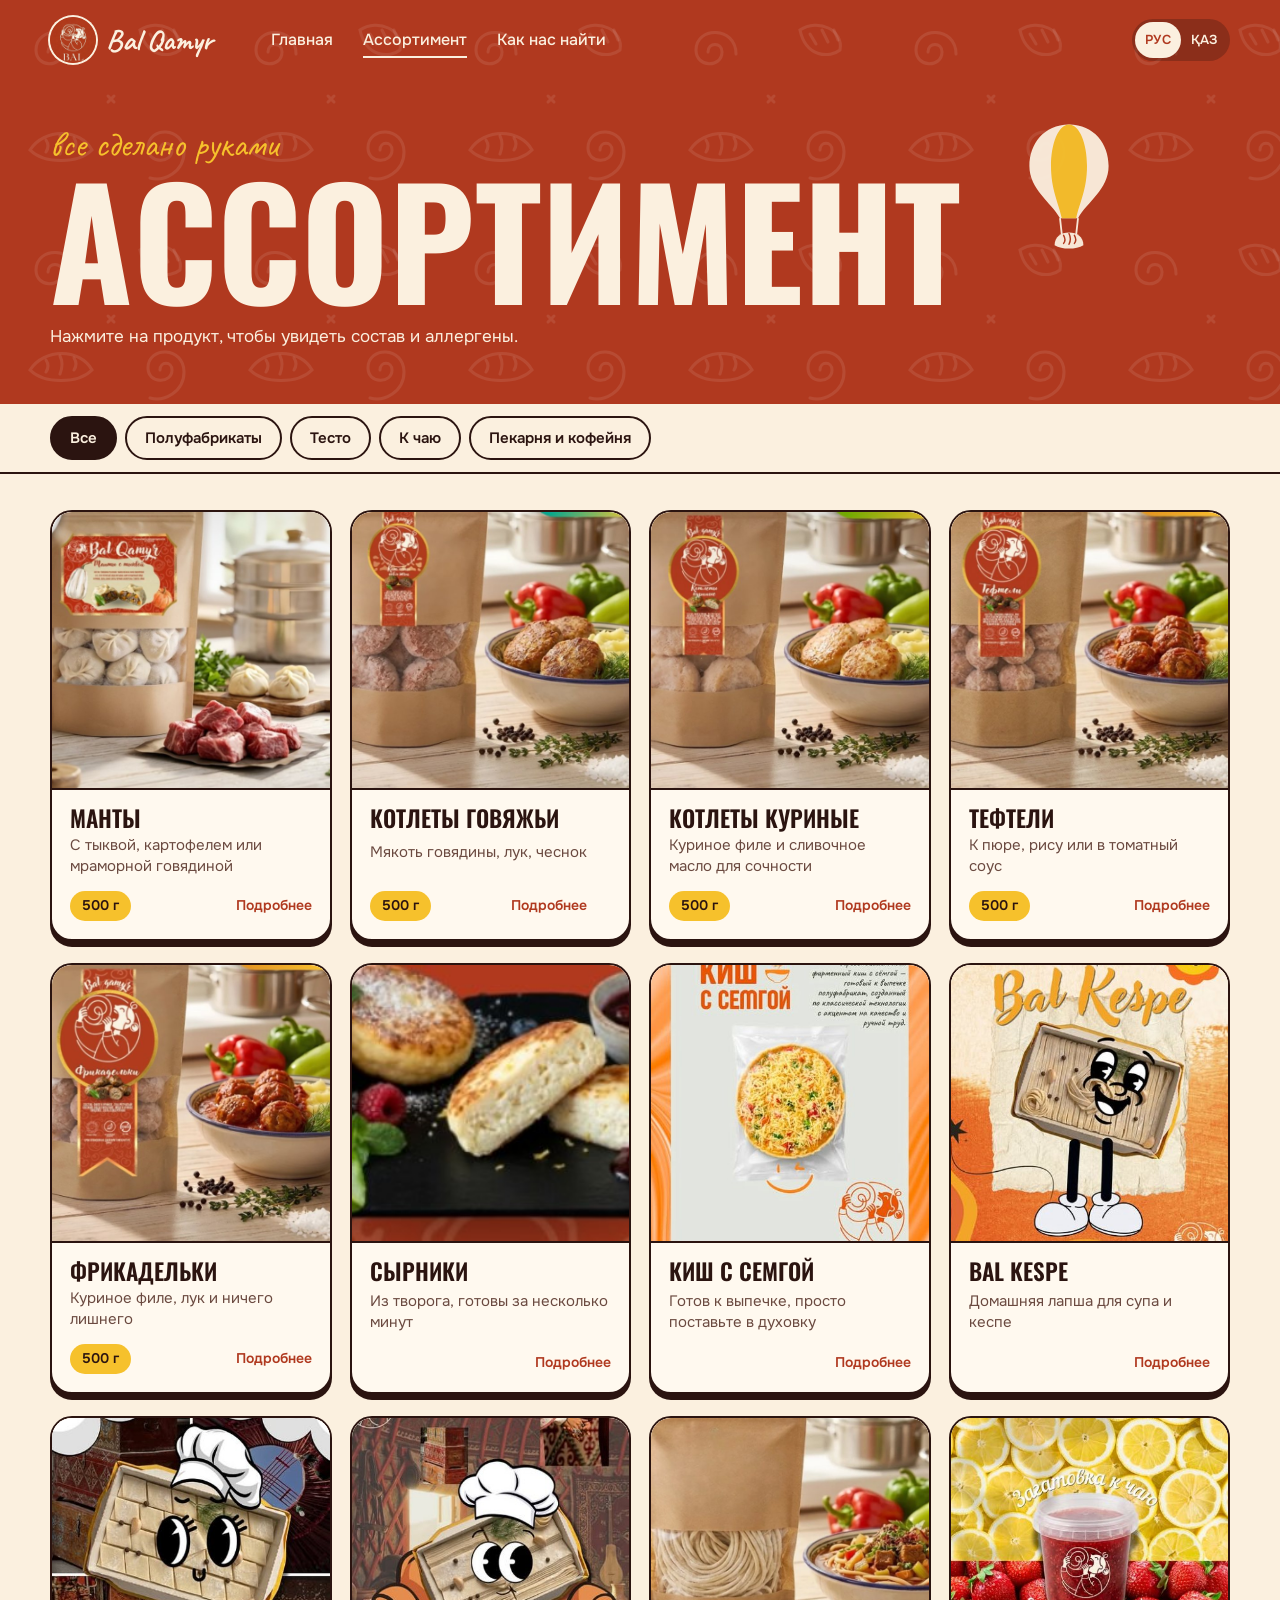
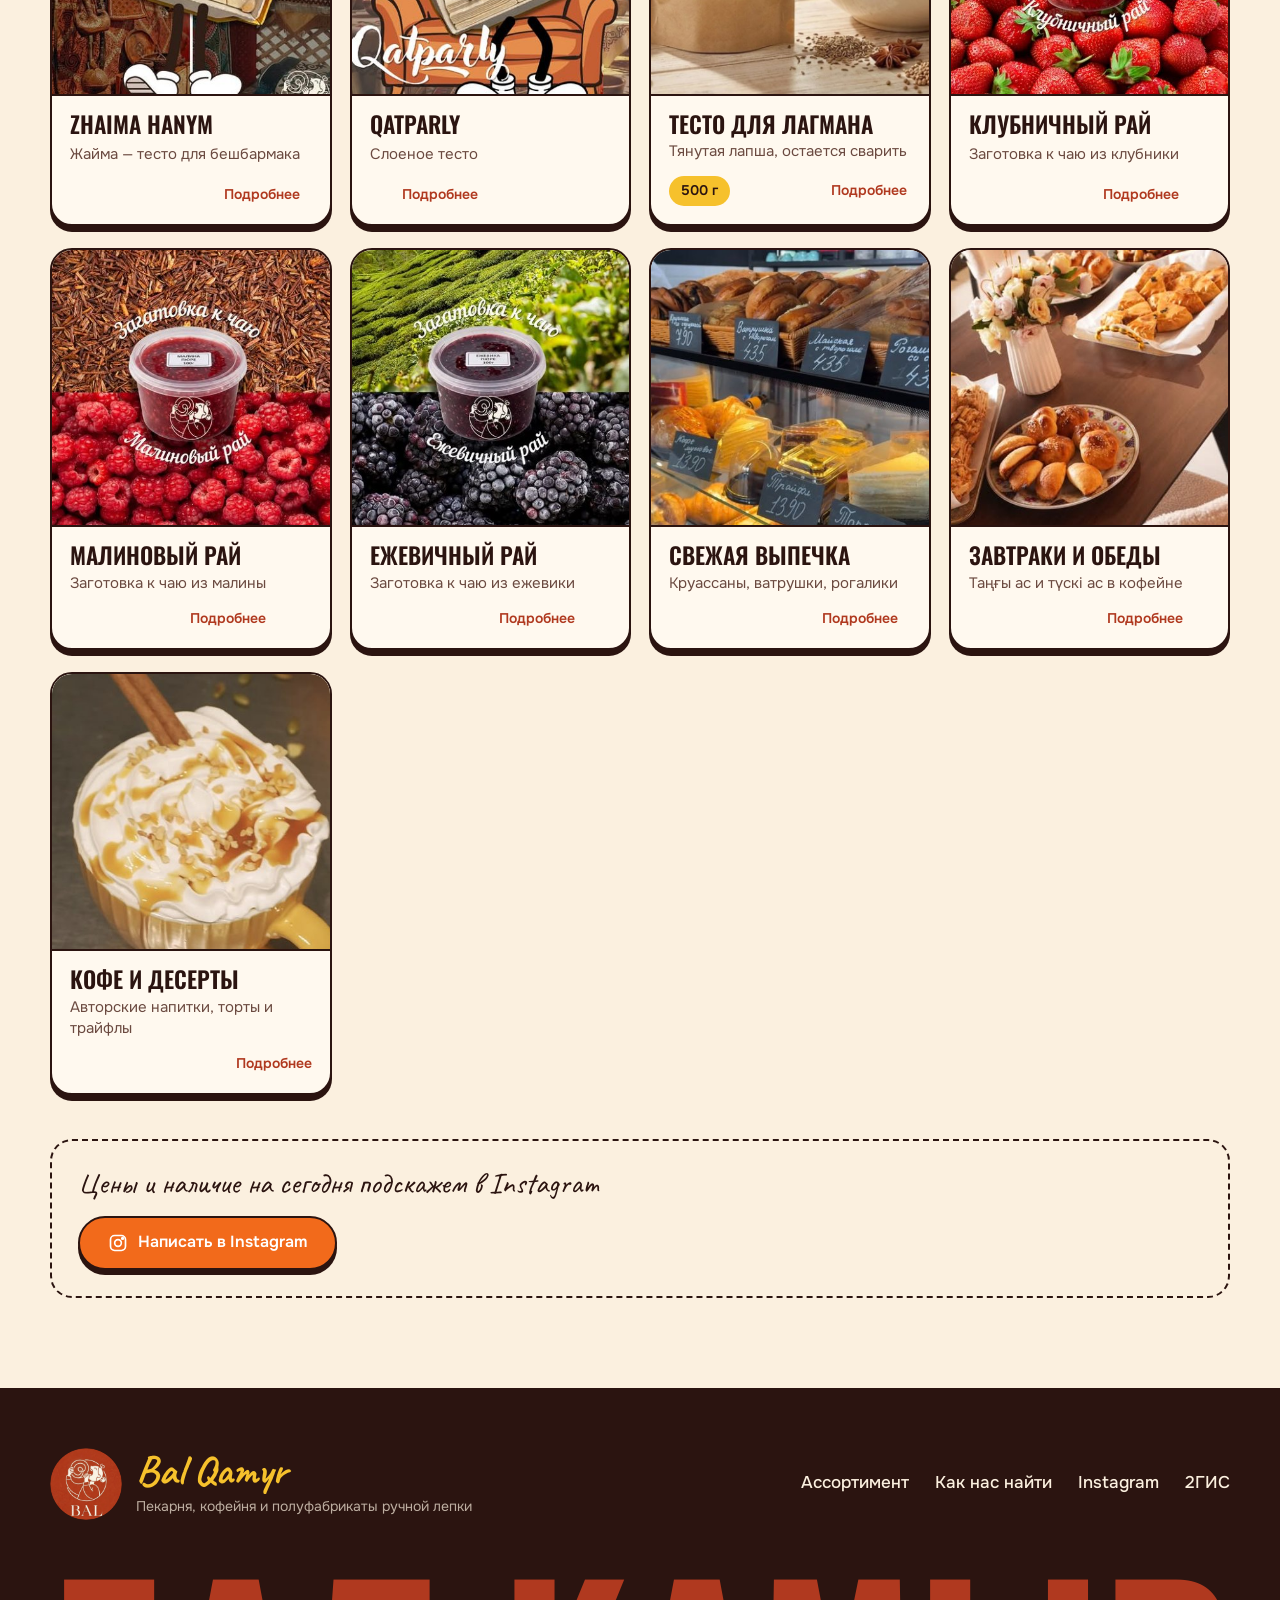
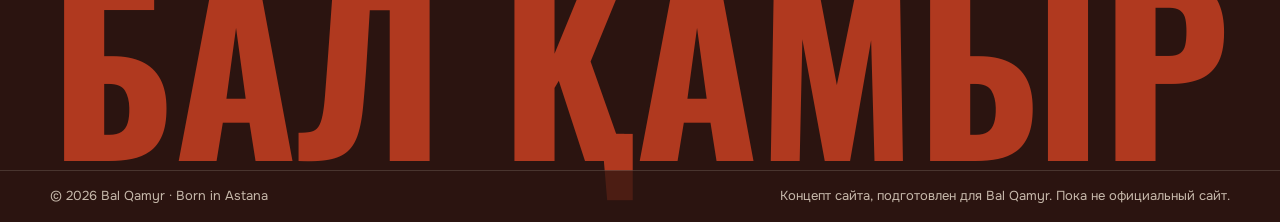
==== catalog.html @ 6c495b42 "Демо-сайт Bal Qamyr Co-Authored-By: Claude Fable 5.2 <noreply@anthropic.com> Claude-Session: https:/" ====
<!DOCTYPE html>
<html lang="ru" data-title-ru="Ассортимент — Bal Qamyr" data-title-kk="Ассортимент — Bal Qamyr">
<head>
<meta charset="utf-8">
<meta name="viewport" content="width=device-width, initial-scale=1">
<title>Ассортимент — Bal Qamyr</title>
<meta name="description" content="Bal Qamyr — пекарня, кофейня и полуфабрикаты ручной лепки в Астане. Манты, котлеты, тесто, выпечка. ул. Сарайшык, 9.">
<!-- ДЕМО: уберите строку ниже, когда сайт станет официальным, чтобы его находили поисковики -->
<meta name="robots" content="noindex">
<meta name="theme-color" content="#b0391f">
<meta property="og:title" content="Ассортимент — Bal Qamyr">
<meta property="og:description" content="Bal Qamyr — пекарня, кофейня и полуфабрикаты ручной лепки в Астане. Манты, котлеты, тесто, выпечка. ул. Сарайшык, 9.">
<meta property="og:image" content="assets/img/manty-box.jpg">
<link rel="icon" type="image/png" href="assets/img/favicon.png">
<link rel="stylesheet" href="css/style.css">
</head>
<body>
<div class="loader" aria-hidden="true"><svg viewBox="0 0 120 120"><path d="M60 60c0-9 13-9 13 1 0 16-27 16-27-2 0-24 41-24 41 3 0 31-55 31-55-4 0-39 69-39 69 5 0 20-12 36-34 42"/></svg></div>

<header class="header">
  <div class="wrap header__in">
    <a class="brand" href="index.html" aria-label="Bal Qamyr"><img src="assets/img/logo.png" alt="" width="46" height="46"><span>Bal Qamyr</span></a>
    <nav class="nav" aria-label="Основное меню">
      <a href="index.html" data-kk="Басты бет">Главная</a>
      <a href="catalog.html" aria-current="page" data-kk="Ассортимент">Ассортимент</a>
      <a href="contacts.html" data-kk="Бізді табыңыз">Как нас найти</a>
    </nav>
    <div class="lang" role="group" aria-label="Язык / Тіл">
      <button type="button" data-lang="ru" aria-pressed="true">РУС</button>
      <button type="button" data-lang="kk" aria-pressed="false">ҚАЗ</button>
    </div>
    <button class="burger" type="button" aria-expanded="false" aria-controls="menu" aria-label="Меню"><i></i><i></i></button>
  </div>
</header>
<div class="menu" id="menu">
  <a href="index.html" data-kk="Басты бет">Главная</a>
  <a href="catalog.html" data-kk="Ассортимент">Ассортимент</a>
  <a href="contacts.html" data-kk="Бізді табыңыз">Как нас найти</a>
  <p data-kk="Сарайшық көшесі, 9 — 22:00-ге дейін ашық">ул. Сарайшык, 9 — открыто до 22:00</p>
</div>

<main>

<section class="page-head doodles">
  <div class="balloon b4" style="--t:11s;--k:-0.3" aria-hidden="true"><svg viewBox="0 0 100 150"><path d="M50 4C22 4 6 26 6 50c0 26 24 40 34 58h20c10-18 34-32 34-58C94 26 78 4 50 4z" fill="#fbf0df"/><path d="M50 4c-12 0-20 22-20 46 0 26 8 40 12 58h16c4-18 12-32 12-58C70 26 62 4 50 4z" fill="#f6c12c"/><path d="M40 108l2 18M60 108l-2 18" stroke="#fbf0df" stroke-width="2"/><path d="M34 138c0-9 7-14 16-14s16 5 16 14c-8 5-24 5-32 0z" fill="#fbf0df"/><path d="M44 127q3 5 0 9m6-11q3 6 0 12m6-10q3 5 0 9" stroke="#b0391f" stroke-width="1.600" fill="none" stroke-linecap="round"/></svg></div>
  <div class="wrap">
    <p class="section-note" data-kk="бәрі қолдан жасалған">все сделано руками</p>
    <h1 data-kk="Ассорти&shy;мент">Ассорти&shy;мент</h1>
    <p class="lead" data-kk="Өнімді басыңыз — құрамы мен аллергендерін көресіз.">Нажмите на продукт, чтобы увидеть состав и аллергены.</p>
  </div>
</section>
<div class="filters"><div class="filters__rail" id="filters" role="group" aria-label="Категории"></div></div>
<section class="catalog">
  <div class="wrap">
    <div class="catalog__grid" id="catalog"></div>
    <div class="catalog__hint">
      <p data-kk="Бағасы мен бүгінгі барын Instagram-да сұраңыз">Цены и наличие на сегодня подскажем в Instagram</p>
      <a class="btn btn--orange" href="https://www.instagram.com/_bal_coffee/" target="_blank" rel="noopener"><svg viewBox="0 0 24 24" fill="none" stroke="currentColor" stroke-width="2" aria-hidden="true"><rect x="3" y="3" width="18" height="18" rx="5"/><circle cx="12" cy="12" r="4"/><circle cx="17.5" cy="6.5" r="1" fill="currentColor"/></svg><span data-kk="Instagram-ға жазу">Написать в Instagram</span></a>
    </div>
  </div>
</section>

</main>

<footer class="footer">
  <div class="wrap footer__top">
    <div class="footer__brand"><img src="assets/img/logo.png" alt="" width="72" height="72" loading="lazy"><div><b>Bal Qamyr</b><span data-kk="Наубайхана, кофехана және қолдан жасалған жартылай фабрикаттар">Пекарня, кофейня и полуфабрикаты ручной лепки</span></div></div>
    <nav aria-label="Ссылки">
      <a href="catalog.html" data-kk="Ассортимент">Ассортимент</a>
      <a href="contacts.html" data-kk="Бізді табыңыз">Как нас найти</a>
      <a href="https://www.instagram.com/_bal_coffee/" target="_blank" rel="noopener">Instagram</a>
      <a href="https://2gis.kz/astana/search/Bal%20Qamyr%20%D0%A1%D0%B0%D1%80%D0%B0%D0%B9%D1%88%D1%8B%D0%BA%209" target="_blank" rel="noopener">2ГИС</a>
    </nav>
  </div>
  <div class="footer__big" aria-hidden="true">Бал Қамыр</div>
  <div class="footer__note"><div class="wrap" style="display:flex;flex-wrap:wrap;gap:6px 20px;justify-content:space-between">
    <span>© <span id="year">2026</span> Bal Qamyr · Born in Astana</span>
    <!-- ДЕМО: удалите эту строку после передачи сайта владельцу -->
    <span data-kk="Сайт концепті Bal Qamyr үшін дайындалған. Әзірге ресми сайт емес.">Концепт сайта, подготовлен для Bal Qamyr. Пока не официальный сайт.</span>
  </div></div>
</footer>

<div class="sheet" id="sheet" role="dialog" aria-modal="true" aria-labelledby="sheet-title">
  <button class="sheet__bg" type="button" data-close tabindex="-1" aria-label="Закрыть"></button>
  <div class="sheet__box">
    <button class="sheet__close" type="button" data-close aria-label="Закрыть">×</button>
    <div class="sheet__img"></div>
    <div class="sheet__body"></div>
  </div>
</div>
<script src="js/main.js"></script>
</body>
</html>
---- css/style.css ----
/* шрифты лежат в assets/fonts — сайт не зависит от внешних сервисов */
@font-face{font-family:"Caveat";font-style:normal;font-weight:400 700;font-display:swap;src:url("../assets/fonts/caveat-cyrillic-ext-wght-normal.woff2") format("woff2");unicode-range:U+0460-052F,U+1C80-1C8A,U+20B4,U+2DE0-2DFF,U+A640-A69F,U+FE2E-FE2F}
@font-face{font-family:"Caveat";font-style:normal;font-weight:400 700;font-display:swap;src:url("../assets/fonts/caveat-cyrillic-wght-normal.woff2") format("woff2");unicode-range:U+0301,U+0400-045F,U+0490-0491,U+04B0-04B1,U+2116}
@font-face{font-family:"Caveat";font-style:normal;font-weight:400 700;font-display:swap;src:url("../assets/fonts/caveat-latin-wght-normal.woff2") format("woff2");unicode-range:U+0000-00FF,U+0131,U+0152-0153,U+02BB-02BC,U+02C6,U+02DA,U+02DC,U+0304,U+0308,U+0329,U+2000-206F,U+20AC,U+2122,U+2191,U+2193,U+2212,U+2215,U+FEFF,U+FFFD}
@font-face{font-family:"Onest";font-style:normal;font-weight:100 900;font-display:swap;src:url("../assets/fonts/onest-cyrillic-ext-wght-normal.woff2") format("woff2");unicode-range:U+0460-052F,U+1C80-1C8A,U+20B4,U+2DE0-2DFF,U+A640-A69F,U+FE2E-FE2F}
@font-face{font-family:"Onest";font-style:normal;font-weight:100 900;font-display:swap;src:url("../assets/fonts/onest-cyrillic-wght-normal.woff2") format("woff2");unicode-range:U+0301,U+0400-045F,U+0490-0491,U+04B0-04B1,U+2116}
@font-face{font-family:"Onest";font-style:normal;font-weight:100 900;font-display:swap;src:url("../assets/fonts/onest-latin-wght-normal.woff2") format("woff2");unicode-range:U+0000-00FF,U+0131,U+0152-0153,U+02BB-02BC,U+02C6,U+02DA,U+02DC,U+0304,U+0308,U+0329,U+2000-206F,U+20AC,U+2122,U+2191,U+2193,U+2212,U+2215,U+FEFF,U+FFFD}
@font-face{font-family:"Oswald";font-style:normal;font-weight:200 700;font-display:swap;src:url("../assets/fonts/oswald-cyrillic-ext-wght-normal.woff2") format("woff2");unicode-range:U+0460-052F,U+1C80-1C8A,U+20B4,U+2DE0-2DFF,U+A640-A69F,U+FE2E-FE2F}
@font-face{font-family:"Oswald";font-style:normal;font-weight:200 700;font-display:swap;src:url("../assets/fonts/oswald-cyrillic-wght-normal.woff2") format("woff2");unicode-range:U+0301,U+0400-045F,U+0490-0491,U+04B0-04B1,U+2116}
@font-face{font-family:"Oswald";font-style:normal;font-weight:200 700;font-display:swap;src:url("../assets/fonts/oswald-latin-wght-normal.woff2") format("woff2");unicode-range:U+0000-00FF,U+0131,U+0152-0153,U+02BB-02BC,U+02C6,U+02DA,U+02DC,U+0304,U+0308,U+0329,U+2000-206F,U+20AC,U+2122,U+2191,U+2193,U+2212,U+2215,U+FEFF,U+FFFD}

/* Bal Qamyr — кофейня, пекарня, полуфабрикаты ручной лепки (Астана) */
:root {
  --terracotta: #b0391f;
  --terracotta-deep: #8f2a14;
  --orange: #f26a1b;
  --yolk: #f6c12c;
  --cream: #fbf0df;
  --paper: #fff9ef;
  --ink: #2b1410;
  --ink-soft: #6b4a40;
  --line: rgba(43, 20, 16, .14);
  --poster: "Oswald", "Arial Narrow", sans-serif;
  --script: "Caveat", cursive;
  --body: "Onest", system-ui, -apple-system, "Segoe UI", sans-serif;
  --wrap: min(1180px, 100% - 40px);
  --ease: cubic-bezier(.2, .8, .2, 1);
  --header-h: 68px;
}

*, *::before, *::after { box-sizing: border-box; }
html { scroll-behavior: smooth; -webkit-text-size-adjust: 100%; }
body {
  margin: 0;
  font-family: var(--body);
  font-size: 17px;
  line-height: 1.55;
  color: var(--ink);
  background: var(--cream);
  overflow-x: hidden;
  -webkit-font-smoothing: antialiased;
}
body.is-locked { overflow: hidden; }
img { display: block; max-width: 100%; }
a { color: inherit; }
button { font: inherit; color: inherit; cursor: pointer; }
h1, h2, h3, p { margin: 0; }
:focus-visible { outline: 3px solid var(--yolk); outline-offset: 3px; border-radius: 4px; }
.wrap { width: var(--wrap); margin-inline: auto; }
.sr-only { position: absolute; width: 1px; height: 1px; overflow: hidden; clip: rect(0 0 0 0); white-space: nowrap; }

/* doodle pattern taken from the brand labels: spirals of dough */
.doodles {
  background-image: url("data:image/svg+xml,%3Csvg xmlns='http://www.w3.org/2000/svg' width='220' height='220' fill='none' stroke='%23fff' stroke-opacity='.09' stroke-width='3' stroke-linecap='round'%3E%3Cpath d='M48 52c0-10 14-10 14 0 0 16-26 16-26-2 0-24 40-24 40 4'/%3E%3Cpath d='M140 30c18-12 44 0 40 20-10 8-34 8-40-20z'/%3E%3Cpath d='M150 34l6 10m6-14l6 12m6-12l4 10'/%3E%3Cpath d='M30 150c14-22 50-22 62 0-14 14-48 14-62 0z'/%3E%3Cpath d='M46 140q4 6 0 12m14-16q4 8 0 18m14-16q4 6 0 12'/%3E%3Cpath d='M160 150c0-9 12-9 12 0 0 14-24 14-24-2 0-22 36-22 36 4 0 20-20 30-34 26'/%3E%3Cpath d='M108 96l6 6m0-6l-6 6'/%3E%3C/svg%3E");
  background-size: 220px 220px;
}

/* ---------- buttons ---------- */
.btn {
  display: inline-flex; align-items: center; justify-content: center; gap: 10px;
  min-height: 54px; padding: 0 28px;
  border: 2px solid var(--ink); border-radius: 999px;
  background: var(--yolk); color: var(--ink);
  font-weight: 600; font-size: 16px; text-decoration: none;
  box-shadow: 0 5px 0 var(--ink);
  transition: transform .18s var(--ease), box-shadow .18s var(--ease), background .2s;
}
.btn:hover { transform: translateY(-2px); box-shadow: 0 7px 0 var(--ink); }
.btn:active { transform: translateY(4px); box-shadow: 0 1px 0 var(--ink); }
.btn--cream { background: var(--paper); }
.btn--orange { background: var(--orange); color: #fff; }
.btn svg { width: 20px; height: 20px; flex: none; }

/* ---------- preloader ---------- */
.loader {
  position: fixed; inset: 0; z-index: 100;
  display: grid; place-items: center;
  background: var(--terracotta);
  transition: clip-path .9s var(--ease), visibility 0s .9s;
  clip-path: circle(150% at 50% 50%);
}
.loader.is-done { clip-path: circle(0% at 50% 50%); visibility: hidden; }
.loader svg { width: 120px; height: 120px; }
.loader path { stroke: var(--cream); stroke-width: 5; fill: none; stroke-linecap: round; stroke-dasharray: 520; stroke-dashoffset: 520; animation: draw 1.1s var(--ease) forwards; }
@keyframes draw { to { stroke-dashoffset: 0; } }

/* ---------- header ---------- */
.header {
  position: fixed; inset: 0 0 auto 0; z-index: 50; height: var(--header-h);
  transition: transform .4s var(--ease), background .3s, box-shadow .3s;
}
.header.is-solid { background: rgba(251, 240, 223, .94); backdrop-filter: blur(10px); box-shadow: 0 1px 0 var(--line); }
.header.is-hidden { transform: translateY(-100%); }
.header__in { height: 100%; display: flex; align-items: center; gap: 18px; }
.brand { display: flex; align-items: center; gap: 10px; text-decoration: none; margin-right: auto; }
.brand img { width: 46px; height: 46px; border-radius: 50%; box-shadow: 0 0 0 2px var(--cream); }
.brand span { font-family: var(--script); font-size: 30px; font-weight: 700; line-height: 1; color: var(--cream); transition: color .3s; }
.header.is-solid .brand span, .header--light .brand span { color: var(--terracotta); }
.nav { display: none; gap: 30px; }
.nav a { position: relative; text-decoration: none; font-weight: 500; font-size: 16px; color: var(--cream); padding: 6px 0; }
.header.is-solid .nav a, .header--light .nav a { color: var(--ink); }
.nav a::after { content: ""; position: absolute; left: 0; right: 0; bottom: 0; height: 2px; background: currentColor; transform: scaleX(0); transform-origin: left; transition: transform .3s var(--ease); }
.nav a:hover::after, .nav a[aria-current="page"]::after { transform: scaleX(1); }

.lang { display: flex; padding: 3px; border-radius: 999px; background: rgba(43, 20, 16, .28); }
.header.is-solid .lang, .header--light .lang { background: rgba(43, 20, 16, .1); }
.lang button { min-width: 46px; height: 36px; border: 0; border-radius: 999px; background: transparent; color: var(--cream); font-size: 13px; font-weight: 600; letter-spacing: .02em; transition: background .25s, color .25s; }
.header.is-solid .lang button, .header--light .lang button { color: var(--ink); }
.lang button[aria-pressed="true"] { background: var(--cream); color: var(--terracotta); }
.header.is-solid .lang button[aria-pressed="true"], .header--light .lang button[aria-pressed="true"] { background: var(--terracotta); color: var(--cream); }

.burger { width: 46px; height: 46px; border: 0; border-radius: 50%; background: var(--yolk); display: grid; place-items: center; position: relative; z-index: 60; }
.burger i { position: absolute; width: 20px; height: 2px; background: var(--ink); border-radius: 2px; transition: transform .35s var(--ease); }
.burger i:first-child { transform: translateY(-4px); }
.burger i:last-child { transform: translateY(4px); }
.burger[aria-expanded="true"] i:first-child { transform: rotate(45deg); }
.burger[aria-expanded="true"] i:last-child { transform: rotate(-45deg); }

.menu {
  position: fixed; inset: 0; z-index: 45;
  background: var(--orange); color: var(--ink);
  display: flex; flex-direction: column; justify-content: center; padding: 90px 28px 40px;
  clip-path: circle(0 at calc(100% - 43px) 34px);
  visibility: hidden;
  transition: clip-path .6s var(--ease), visibility 0s .6s;
}
.menu.is-open { clip-path: circle(150% at calc(100% - 43px) 34px); visibility: visible; transition: clip-path .6s var(--ease); }
.menu a { display: block; font-family: var(--poster); font-weight: 600; font-size: clamp(40px, 13vw, 64px); line-height: 1.15; text-transform: uppercase; text-decoration: none; color: var(--cream); transform: translateY(24px); opacity: 0; transition: transform .5s var(--ease), opacity .5s; }
.menu.is-open a { transform: none; opacity: 1; }
.menu.is-open a:nth-child(2) { transition-delay: .07s; }
.menu.is-open a:nth-child(3) { transition-delay: .14s; }
.menu p { margin-top: 36px; font-family: var(--script); font-size: 28px; color: var(--ink); }

@media (min-width: 900px) {
  :root { --header-h: 80px; }
  .nav { display: flex; }
  .burger, .menu { display: none; }
  .brand { margin-right: 40px; }
  .nav { margin-right: auto; }
}

/* ---------- hero ---------- */
.hero {
  position: relative; min-height: 100svh; overflow: hidden;
  background-color: var(--terracotta); color: var(--cream);
  display: flex; flex-direction: column; justify-content: flex-end;
  padding: calc(var(--header-h) + 24px) 0 0;
}
.hero__in { position: relative; z-index: 2; display: grid; gap: 28px; padding-bottom: 36px; }
.hero__script { font-family: var(--script); font-size: clamp(30px, 8vw, 46px); line-height: 1; color: var(--yolk); transform: rotate(-4deg); transform-origin: left; display: inline-block; }
.hero h1 { font-family: var(--poster); font-weight: 700; text-transform: uppercase; font-size: clamp(76px, 23vw, 250px); line-height: .88; letter-spacing: -.01em; margin-top: 6px; }
.hero h1 .row { display: block; overflow: hidden; padding-top: .14em; margin-top: -.14em; }
.hero h1 .row > span { display: block; transform: translateY(110%); }
.is-ready .hero h1 .row > span { transform: none; transition: transform 1s var(--ease) .15s; }
.is-ready .hero h1 .row:nth-child(2) > span { transition-delay: .28s; }
.hero h1 .row:nth-child(2) { color: var(--yolk); }
.hero__lead { max-width: 30em; font-size: 18px; line-height: 1.5; }
.hero__cta { display: flex; flex-wrap: wrap; gap: 14px; }
.hero__fade { opacity: 0; transform: translateY(18px); }
.is-ready .hero__fade { opacity: 1; transform: none; transition: opacity .8s .7s, transform .8s var(--ease) .7s; }

.hero__photo {
  position: relative; z-index: 2; justify-self: end; width: min(62vw, 300px); margin: 0 4px -8px auto;
  border: 6px solid var(--cream); border-radius: 22px; overflow: hidden;
  transform: rotate(5deg) translateY(40px); opacity: 0;
  box-shadow: 0 30px 50px -20px rgba(0, 0, 0, .5);
}
.is-ready .hero__photo { transform: rotate(5deg); opacity: 1; transition: transform 1.1s var(--ease) .5s, opacity .6s .5s; }
.hero__photo img { width: 100%; aspect-ratio: 3 / 4; object-fit: cover; }

.balloon { position: absolute; z-index: 1; width: var(--w, 90px); left: var(--x); top: var(--y); animation: float var(--t, 9s) ease-in-out infinite alternate; will-change: transform; }
.balloon svg { width: 100%; height: auto; display: block; }
@keyframes float { from { transform: translate3d(0, 14px, 0) rotate(-3deg); } to { transform: translate3d(8px, -22px, 0) rotate(4deg); } }

.stamp { position: absolute; z-index: 3; right: 14px; top: calc(var(--header-h) + 14px); width: 104px; height: 104px; }
.stamp svg { width: 100%; height: 100%; animation: spin 22s linear infinite; }
.stamp text { font-family: var(--poster); font-size: 11.5px; letter-spacing: .16em; text-transform: uppercase; fill: var(--cream); }
.stamp img { position: absolute; inset: 22px; width: 60px; height: 60px; border-radius: 50%; }
@keyframes spin { to { transform: rotate(360deg); } }

@media (min-width: 900px) {
  .hero__in { grid-template-columns: 1.5fr 1fr; align-items: end; padding-bottom: 64px; }
  .hero__photo { width: min(26vw, 360px); margin: 0 30px 0 auto; grid-row: 1 / span 2; grid-column: 2; }
  .hero__text { grid-column: 1; }
  .stamp { width: 150px; height: 150px; right: 5vw; top: calc(var(--header-h) + 30px); }
  .stamp img { inset: 32px; width: 86px; height: 86px; }
}

/* ---------- marquee ---------- */
.marquee { background: var(--yolk); color: var(--ink); border-block: 2px solid var(--ink); overflow: hidden; }
.marquee__track { display: flex; width: max-content; animation: slide 28s linear infinite; }
.marquee__track span { display: flex; align-items: center; gap: 22px; padding: 13px 11px; font-family: var(--poster); font-weight: 500; font-size: 19px; text-transform: uppercase; letter-spacing: .04em; white-space: nowrap; }
.marquee__track span::after { content: "✦"; color: var(--terracotta); }
@keyframes slide { to { transform: translateX(-50%); } }

/* ---------- sections ---------- */
.section { padding: 76px 0; position: relative; }
.section-title { font-family: var(--poster); font-weight: 700; text-transform: uppercase; font-size: clamp(42px, 11vw, 92px); line-height: .98; letter-spacing: -.005em; }
.section-note { font-family: var(--script); font-size: clamp(26px, 6vw, 36px); line-height: 1.05; color: var(--terracotta); }
.section-lead { max-width: 34em; margin-top: 18px; color: var(--ink-soft); }
@media (min-width: 900px) { .section { padding: 120px 0; } }

/* reveal on scroll */
.rv { opacity: 0; transform: translateY(28px); transition: opacity .8s, transform .9s var(--ease); transition-delay: var(--d, 0s); }
.rv.is-in { opacity: 1; transform: none; }
.wipe { clip-path: inset(0 0 100% 0 round 22px); transition: clip-path 1.1s var(--ease); transition-delay: var(--d, 0s); }
.wipe.is-in { clip-path: inset(0 0 0 0 round 22px); }
.wipe img { transform: scale(1.18); transition: transform 1.5s var(--ease); transition-delay: var(--d, 0s); }
.wipe.is-in img { transform: none; }

/* promise: three marks from the product label */
.promise { background: var(--paper); }
.promise__grid { display: grid; gap: 18px; margin-top: 40px; }
.mark { display: grid; grid-template-columns: 74px 1fr; gap: 18px; align-items: center; padding: 20px 0; border-top: 2px solid var(--ink); }
.mark svg { width: 74px; height: 74px; color: var(--terracotta); }
.mark h3 { font-family: var(--poster); font-weight: 600; font-size: 26px; text-transform: uppercase; line-height: 1.1; }
.mark p { margin-top: 6px; color: var(--ink-soft); font-size: 16px; }
@media (min-width: 900px) {
  .promise__grid { grid-template-columns: repeat(3, 1fr); gap: 40px; margin-top: 64px; }
  .mark { grid-template-columns: 1fr; align-items: start; padding-top: 28px; }
}

/* shelf: horizontal product scroller */
.shelf { background: var(--orange); color: var(--ink); overflow: hidden; }
.shelf .section-title { color: var(--cream); }
.shelf .section-note { color: var(--ink); }
.shelf__head { display: flex; flex-wrap: wrap; align-items: end; justify-content: space-between; gap: 20px; }
.shelf__rail { display: flex; gap: 16px; margin-top: 36px; padding: 6px 20px 30px; overflow-x: auto; scroll-snap-type: x mandatory; scrollbar-width: none; cursor: grab; }
.shelf__rail::-webkit-scrollbar { display: none; }
.shelf__rail.is-drag { cursor: grabbing; scroll-snap-type: none; }
@media (min-width: 1220px) { .shelf__rail { padding-inline: calc((100vw - 1180px) / 2); } }

.card { flex: none; width: min(74vw, 300px); scroll-snap-align: center; background: var(--paper); border: 2px solid var(--ink); border-radius: 22px; overflow: hidden; text-align: left; padding: 0; box-shadow: 0 6px 0 var(--ink); transition: transform .3s var(--ease), box-shadow .3s var(--ease); display: flex; flex-direction: column; }
.card:hover { transform: translateY(-6px) rotate(-1deg); box-shadow: 0 12px 0 var(--ink); }
.card__img { aspect-ratio: 1; overflow: hidden; background: var(--cream); border-bottom: 2px solid var(--ink); }
.card__img img { width: 100%; height: 100%; object-fit: cover; object-position: var(--pos, center); transition: transform .7s var(--ease); pointer-events: none; }
.card:hover .card__img img { transform: scale(1.07); }
.card__body { padding: 16px 18px 18px; display: grid; gap: 4px; flex: 1; }
.card__name { font-family: var(--poster); font-weight: 600; font-size: 23px; line-height: 1.12; text-transform: uppercase; }
.card__desc { font-size: 15px; line-height: 1.4; color: var(--ink-soft); }
.card__meta { margin-top: 10px; display: flex; align-items: center; justify-content: space-between; font-size: 14px; font-weight: 600; align-self: end; }
.card__meta b { padding: 4px 12px; border-radius: 999px; background: var(--yolk); font-weight: 600; }
.card__meta i { font-style: normal; color: var(--terracotta); }

/* hanym family: dough characters */
.family { background: var(--cream); }
.family__grid { display: grid; gap: 22px; margin-top: 40px; }
.hanym { position: relative; border-radius: 22px; overflow: hidden; border: 2px solid var(--ink); background: var(--paper); transform: rotate(var(--r, 0deg)); transition: transform .5s var(--ease); }
.hanym:hover { transform: rotate(0) scale(1.02); }
.hanym img { width: 100%; aspect-ratio: 4 / 5; object-fit: cover; }
.hanym figcaption { padding: 16px 18px 20px; border-top: 2px solid var(--ink); }
.hanym b { display: block; font-family: var(--script); font-size: 34px; line-height: 1; color: var(--terracotta); }
.hanym span { display: block; margin-top: 6px; font-size: 15px; color: var(--ink-soft); }
.family figure { margin: 0; }
@media (min-width: 760px) { .family__grid { grid-template-columns: repeat(3, 1fr); gap: 28px; margin-top: 64px; } .hanym:nth-child(2) { margin-top: 46px; } }

/* cafe */
.cafe { background: var(--terracotta); color: var(--cream); overflow: hidden; }
.cafe .section-note { color: var(--yolk); }
.cafe .section-lead { color: rgba(251, 240, 223, .85); }
.cafe__grid { display: grid; gap: 40px; }
.cafe__pics { position: relative; display: grid; grid-template-columns: 1.15fr 1fr; gap: 12px; align-items: end; }
.cafe__pics > div { border-radius: 22px; overflow: hidden; }
.cafe__pics img { width: 100%; height: 100%; object-fit: cover; }
.cafe__pics > div:nth-child(1) { aspect-ratio: 4 / 5; }
.cafe__pics > div:nth-child(2) { aspect-ratio: 3 / 4; margin-bottom: 40px; }
.cafe__pics > div:nth-child(3) { grid-column: 1 / -1; aspect-ratio: 16 / 10; }
.menu-list { list-style: none; margin: 30px 0 0; padding: 0; }
.menu-list li { display: flex; align-items: baseline; gap: 14px; padding: 15px 0; border-top: 1px solid rgba(251, 240, 223, .3); font-family: var(--poster); font-weight: 500; font-size: 25px; text-transform: uppercase; line-height: 1.1; }
.menu-list li:last-child { border-bottom: 1px solid rgba(251, 240, 223, .3); }
.menu-list small { margin-left: auto; font-family: var(--script); text-transform: none; font-size: 24px; color: var(--yolk); white-space: nowrap; }
.cup { position: absolute; right: -6px; top: -54px; width: 96px; z-index: 2; }
.cup path.steam { stroke: var(--cream); stroke-width: 3; fill: none; stroke-linecap: round; stroke-dasharray: 40; animation: steam 3s ease-in-out infinite; }
.cup path.steam:nth-of-type(2) { animation-delay: .6s; }
.cup path.steam:nth-of-type(3) { animation-delay: 1.2s; }
@keyframes steam { 0% { stroke-dashoffset: 40; opacity: 0; transform: translateY(6px); } 40% { opacity: 1; } 100% { stroke-dashoffset: -40; opacity: 0; transform: translateY(-10px); } }
@media (min-width: 900px) { .cafe__grid { grid-template-columns: 1fr 1fr; gap: 80px; align-items: center; } }

/* tea jams */
.tea { background: var(--paper); }
.tea__grid { display: grid; grid-template-columns: repeat(3, 1fr); gap: 10px; margin-top: 40px; }
.jar { border-radius: 18px; overflow: hidden; position: relative; }
.jar img { width: 100%; aspect-ratio: 3 / 4; object-fit: cover; }
.jar:nth-child(2) { transform: translateY(26px); }
.tea__caption { margin-top: 54px; display: flex; flex-wrap: wrap; gap: 10px; }
.chip-static { padding: 8px 16px; border: 2px solid var(--ink); border-radius: 999px; font-weight: 600; font-size: 15px; }
@media (min-width: 900px) { .tea__grid { gap: 28px; margin-top: 64px; } .jar { border-radius: 22px; } .jar:nth-child(2) { transform: translateY(60px); } .tea__caption { margin-top: 100px; } }

/* find us */
.find { background: var(--cream); }
.find__grid { display: grid; gap: 34px; }
.find__photo { border-radius: 22px; overflow: hidden; border: 2px solid var(--ink); box-shadow: 0 8px 0 var(--ink); }
.find__photo img { width: 100%; aspect-ratio: 4 / 5; object-fit: cover; object-position: 30% 40%; }
.facts { margin: 28px 0 0; display: grid; gap: 0; }
.facts div { display: grid; grid-template-columns: 110px 1fr; gap: 12px; padding: 16px 0; border-top: 2px solid var(--ink); }
.facts div:last-child { border-bottom: 2px solid var(--ink); }
.facts dt { color: var(--ink-soft); font-size: 15px; padding-top: 4px; }
.facts dd { margin: 0; font-family: var(--poster); font-weight: 500; font-size: 24px; line-height: 1.15; text-transform: uppercase; }
.facts dd small { display: block; font-family: var(--body); font-weight: 400; font-size: 15px; text-transform: none; color: var(--ink-soft); margin-top: 4px; }
.find__cta { margin-top: 30px; display: flex; flex-wrap: wrap; gap: 14px; }
@media (min-width: 900px) { .find__grid { grid-template-columns: 1fr 1.1fr; gap: 80px; align-items: center; } }

/* ---------- footer ---------- */
.footer { background: var(--ink); color: var(--cream); padding: 60px 0 0; overflow: hidden; }
.footer__top { display: grid; gap: 30px; }
.footer__brand { display: flex; align-items: center; gap: 14px; }
.footer__brand img { width: 72px; height: 72px; border-radius: 50%; }
.footer__brand b { font-family: var(--script); font-size: 42px; line-height: 1; color: var(--yolk); }
.footer__brand span { display: block; font-size: 14px; opacity: .7; margin-top: 4px; }
.footer nav { display: flex; flex-wrap: wrap; gap: 8px 26px; }
.footer nav a { text-decoration: none; font-weight: 500; padding: 6px 0; border-bottom: 1px solid transparent; }
.footer nav a:hover { border-color: var(--yolk); color: var(--yolk); }
.footer__big { margin-top: 40px; font-family: var(--poster); font-weight: 700; text-transform: uppercase; font-size: 21.5vw; line-height: .8; white-space: nowrap; color: var(--terracotta); text-align: center; transform: translateY(8%); user-select: none; }
.footer__note { border-top: 1px solid rgba(251, 240, 223, .2); padding: 16px 0; font-size: 13px; line-height: 1.45; opacity: .75; display: flex; flex-wrap: wrap; gap: 6px 20px; justify-content: space-between; position: relative; background: var(--ink); }
@media (min-width: 900px) { .footer__top { grid-template-columns: 1fr auto; align-items: center; } }

/* ---------- inner pages ---------- */
.page-head { background-color: var(--terracotta); color: var(--cream); padding: calc(var(--header-h) + 46px) 0 54px; position: relative; overflow: hidden; }
.page-head h1 { font-family: var(--poster); font-weight: 700; text-transform: uppercase; font-size: clamp(54px, 15vw, 150px); line-height: .92; margin-top: 4px; }
.page-head .section-note { color: var(--yolk); }
.page-head p.lead { margin-top: 18px; max-width: 32em; }
.page-head .balloon { opacity: .95; }

.filters { position: sticky; top: 0; z-index: 20; background: var(--cream); border-bottom: 2px solid var(--ink); transition: top .4s var(--ease); }
.filters__rail { display: flex; gap: 8px; padding: 12px 20px; overflow-x: auto; scrollbar-width: none; }
.filters__rail::-webkit-scrollbar { display: none; }
.chip { flex: none; height: 44px; padding: 0 18px; border: 2px solid var(--ink); border-radius: 999px; background: transparent; font-weight: 600; font-size: 15px; white-space: nowrap; transition: background .25s, color .25s, transform .2s; }
.chip:active { transform: scale(.95); }
.chip[aria-pressed="true"] { background: var(--ink); color: var(--cream); }
@media (min-width: 1220px) { .filters__rail { padding-inline: calc((100vw - 1180px) / 2); } }

.catalog { padding: 36px 0 90px; }
.catalog__grid { display: grid; grid-template-columns: repeat(auto-fill, minmax(min(100%, 250px), 1fr)); gap: 22px 18px; }
.catalog__grid .card { width: auto; }
.catalog__grid .card.is-off { display: none; }
.catalog__grid .card.pop { animation: pop .5s var(--ease) both; animation-delay: var(--d, 0s); }
@keyframes pop { from { opacity: 0; transform: translateY(24px) scale(.96); } }
.catalog__hint { margin-top: 44px; padding: 26px; border: 2px dashed var(--ink); border-radius: 22px; display: grid; gap: 16px; justify-items: start; }
.catalog__hint p { font-family: var(--script); font-size: 30px; line-height: 1.1; }

/* product sheet */
.sheet { position: fixed; inset: 0; z-index: 80; display: grid; align-items: end; visibility: hidden; transition: visibility 0s .45s; }
.sheet.is-open { visibility: visible; transition: none; }
.sheet__bg { position: absolute; inset: 0; background: rgba(43, 20, 16, .6); opacity: 0; transition: opacity .4s; border: 0; width: 100%; }
.sheet.is-open .sheet__bg { opacity: 1; }
.sheet__box { position: relative; max-height: 92svh; overflow-y: auto; background: var(--paper); border-radius: 26px 26px 0 0; border: 2px solid var(--ink); border-bottom: 0; transform: translateY(105%); transition: transform .5s var(--ease); overscroll-behavior: contain; }
.sheet.is-open .sheet__box { transform: none; }
.sheet__img { background: var(--cream); border-bottom: 2px solid var(--ink); }
.sheet__img img { width: 100%; max-height: 46svh; object-fit: contain; }
.sheet__body { padding: 22px 22px 34px; }
.sheet__body h2 { font-family: var(--poster); font-weight: 700; font-size: 38px; line-height: 1; text-transform: uppercase; }
.sheet__tags { display: flex; flex-wrap: wrap; gap: 8px; margin-top: 14px; }
.sheet__tags span { padding: 5px 13px; border-radius: 999px; background: var(--yolk); font-size: 14px; font-weight: 600; }
.sheet__body p { margin-top: 16px; }
.sheet__body dl { margin: 18px 0 0; }
.sheet__body dt { font-weight: 600; margin-top: 14px; }
.sheet__body dd { margin: 4px 0 0; color: var(--ink-soft); font-size: 16px; }
.sheet__body .btn { margin-top: 26px; width: 100%; }
.sheet__close { position: absolute; top: 14px; right: 14px; z-index: 2; width: 46px; height: 46px; border-radius: 50%; border: 2px solid var(--ink); background: var(--paper); font-size: 24px; line-height: 1; display: grid; place-items: center; }
@media (min-width: 900px) {
  .sheet { align-items: center; justify-items: center; }
  .sheet__box { width: min(920px, 92vw); border-radius: 26px; border-bottom: 2px solid var(--ink); display: grid; grid-template-columns: 1fr 1fr; transform: translateY(40px) scale(.96); opacity: 0; transition: transform .45s var(--ease), opacity .3s; }
  .sheet.is-open .sheet__box { opacity: 1; }
  .sheet__img { border-bottom: 0; border-right: 2px solid var(--ink); display: grid; }
  .sheet__img img { max-height: none; height: 100%; object-fit: cover; }
  .sheet__body { padding: 40px 36px; align-self: center; }
}

/* contacts page */
.steps { list-style: none; counter-reset: s; margin: 40px 0 0; padding: 0; display: grid; gap: 0; }
.steps li { counter-increment: s; display: grid; grid-template-columns: 62px 1fr; gap: 16px; padding: 22px 0; border-top: 2px solid var(--ink); }
.steps li::before { content: counter(s); font-family: var(--poster); font-weight: 700; font-size: 54px; line-height: .9; color: var(--orange); }
.steps h3 { font-family: var(--poster); font-weight: 600; font-size: 25px; text-transform: uppercase; line-height: 1.1; }
.steps p { margin-top: 6px; color: var(--ink-soft); }
.banner { background: var(--orange); border-block: 2px solid var(--ink); padding: 60px 0; text-align: center; }
.banner p { font-family: var(--script); font-size: clamp(36px, 9vw, 64px); line-height: 1; color: var(--cream); }
.banner .btn { margin-top: 26px; }

@media (prefers-reduced-motion: reduce) {
  *, *::before, *::after { animation-duration: .01ms !important; animation-iteration-count: 1 !important; transition-duration: .01ms !important; transition-delay: 0s !important; }
  html { scroll-behavior: auto; }
  .rv, .hero__fade, .hero__photo, .hero h1 .row > span { opacity: 1; transform: none; }
  .hero__photo { transform: rotate(5deg); }
  .wipe { clip-path: none; }
  .wipe img { transform: none; }
}

/* шары уезжают вверх при прокрутке */
.balloon { translate: 0 calc(var(--sy, 0px) * var(--k, -.25)); }

/* ---------- hero: уточнения ---------- */
.hero h1 .row { padding-bottom: .1em; margin-bottom: -.1em; }
.b1 { --x: 54%; --y: 150px; --w: 40px; }
.b2 { --x: 83%; --y: 290px; --w: 46px; }
.b3 { display: none; }
.b4 { --x: 78%; --y: 56%; --w: 50px; }
.marquee { position: relative; z-index: 3; }
.hero__in { padding-bottom: 0; }
.hero__photo { width: 100%; margin: 6px 0 -70px; justify-self: stretch; transform: rotate(-3deg) translateY(60px); }
.is-ready .hero__photo { transform: rotate(-3deg); }
.hero__photo img { aspect-ratio: 4 / 3; object-position: 50% 78%; }
@media (min-width: 900px) {
  .hero__in { padding-bottom: 64px; grid-template-rows: auto auto; }
  .hero__photo { grid-column: 2; grid-row: 1 / span 2; width: min(26vw, 360px); margin: 0 30px 0 auto; justify-self: end; transform: rotate(5deg) translateY(40px); }
  .is-ready .hero__photo { transform: rotate(5deg); }
  .hero__photo img { aspect-ratio: 3 / 4; object-position: center; }
  .b1 { --x: 57%; --y: 14%; --w: 84px; }
  .b2 { --x: 2.5%; --y: 52%; --w: 58px; }
  .b3 { display: block; --x: 44%; --y: 9%; --w: 40px; }
  .b4 { --x: 80%; --y: 30%; --w: 90px; }
}
@media (prefers-reduced-motion: reduce) { .hero__photo, .is-ready .hero__photo { transform: rotate(-3deg); } }

/* ---------- уточнения после проверки ---------- */
.b2 { --y: 196px; }
.wipe, .wipe.is-in { clip-path: none; }
.wipe img { clip-path: inset(0 0 100% 0); transform: scale(1.18); transition: clip-path 1.1s var(--ease), transform 1.5s var(--ease); transition-delay: var(--d, 0s); }
.wipe.is-in img { clip-path: inset(0 0 0 0); transform: none; }
.footer__big { font-size: 17.5vw; line-height: .9; transform: none; margin-bottom: -.1em; }
@media (max-width: 759px) {
  .family__grid { display: flex; gap: 14px; margin: 34px -20px 0; padding: 10px 20px 20px; overflow-x: auto; scroll-snap-type: x mandatory; scrollbar-width: none; }
  .family__grid::-webkit-scrollbar { display: none; }
  .hanym { flex: none; width: 68vw; scroll-snap-align: center; }
}
@media (prefers-reduced-motion: reduce) { .wipe img { clip-path: none; transform: none; } }
.footer__big { margin-bottom: 0; padding-bottom: .04em; }
@media (min-width: 900px) { .cafe__pics { max-width: 520px; } }
@media (max-width: 599px) {
  .catalog__grid { grid-template-columns: repeat(2, 1fr); gap: 16px 12px; }
  .catalog__grid .card { border-radius: 18px; box-shadow: 0 4px 0 var(--ink); }
  .catalog__grid .card__body { padding: 12px 12px 14px; }
  .catalog__grid .card__name { font-size: 18px; }
  .catalog__grid .card__desc { font-size: 13px; }
  .catalog__grid .card__meta { font-size: 13px; }
  .catalog__grid .card__meta span:empty { display: none; }
}
.b4 { --x: 80%; --y: 84px; --w: 44px; }
@media (min-width: 900px) {
  .b4 { --x: 80%; --y: 30%; --w: 90px; }
  .sheet__img { background: var(--cream); align-items: center; }
  .sheet__img img { height: auto; max-height: 80vh; object-fit: contain; }
}
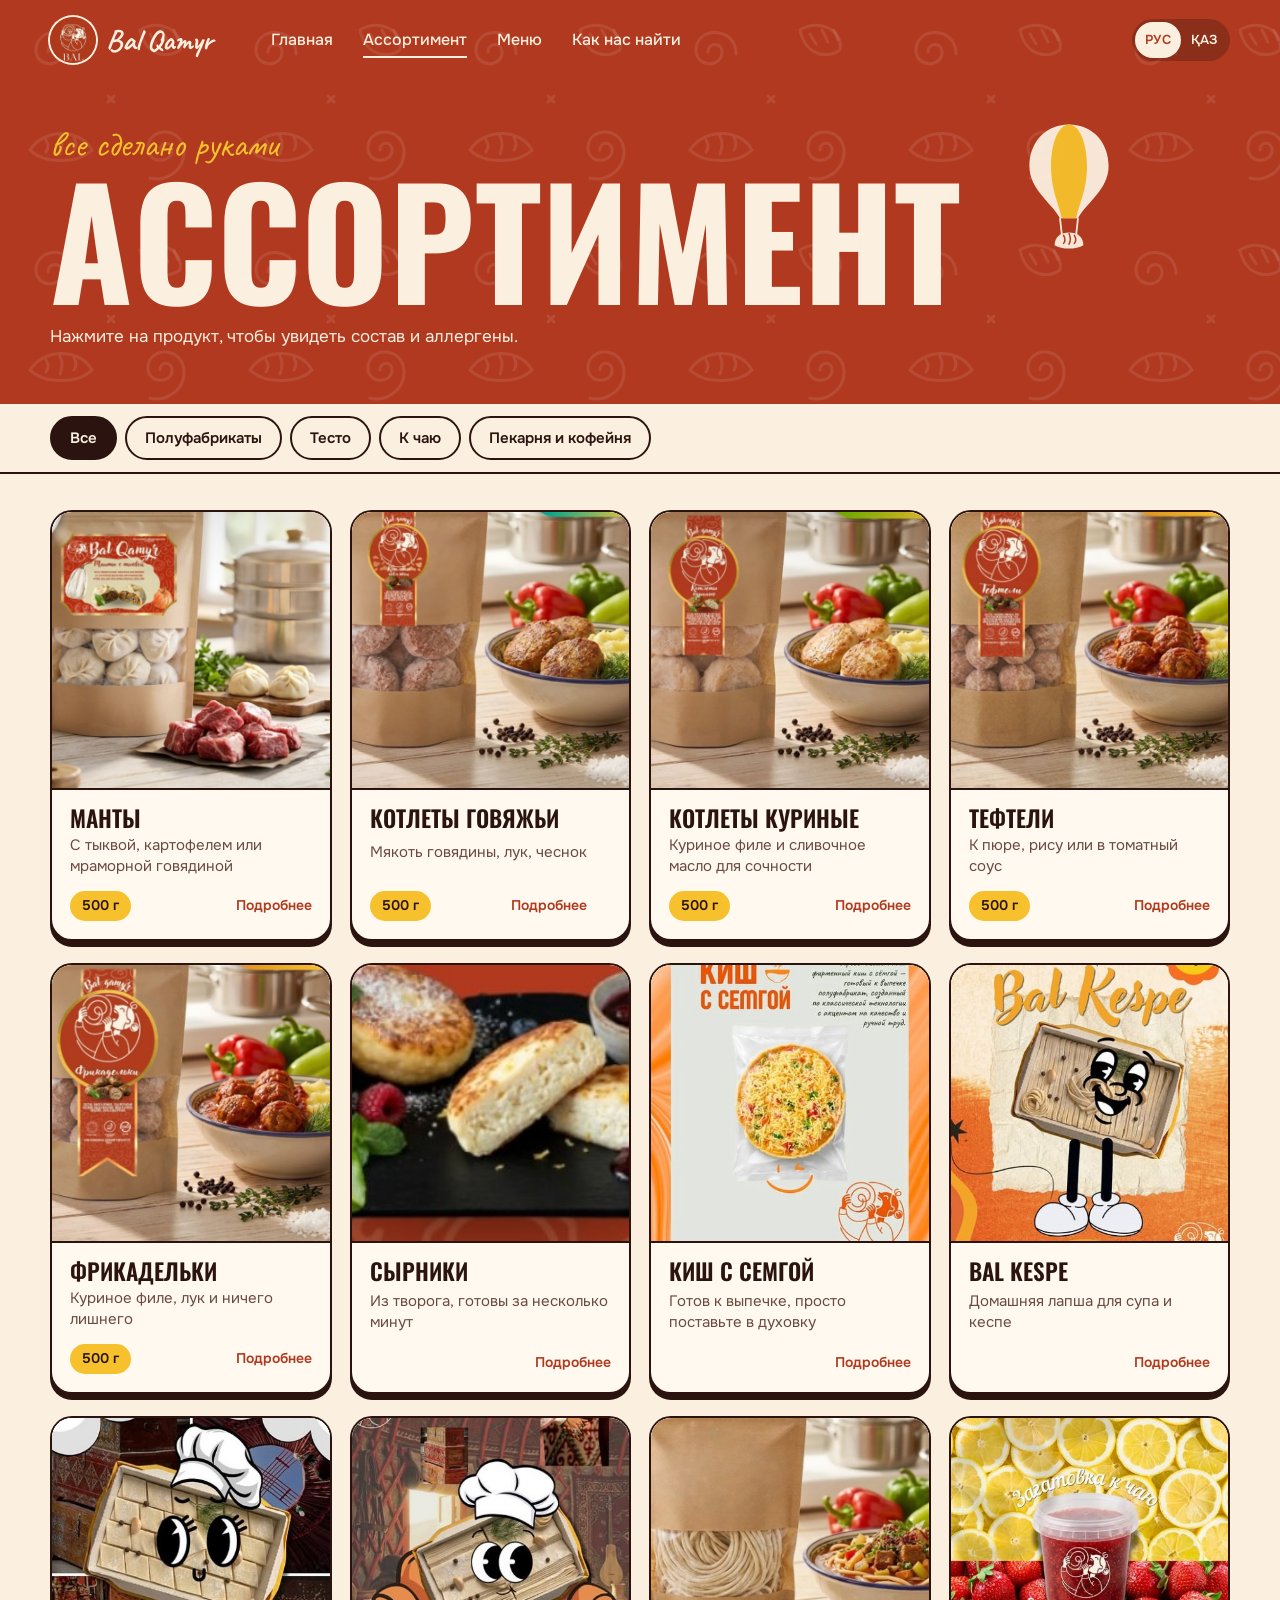
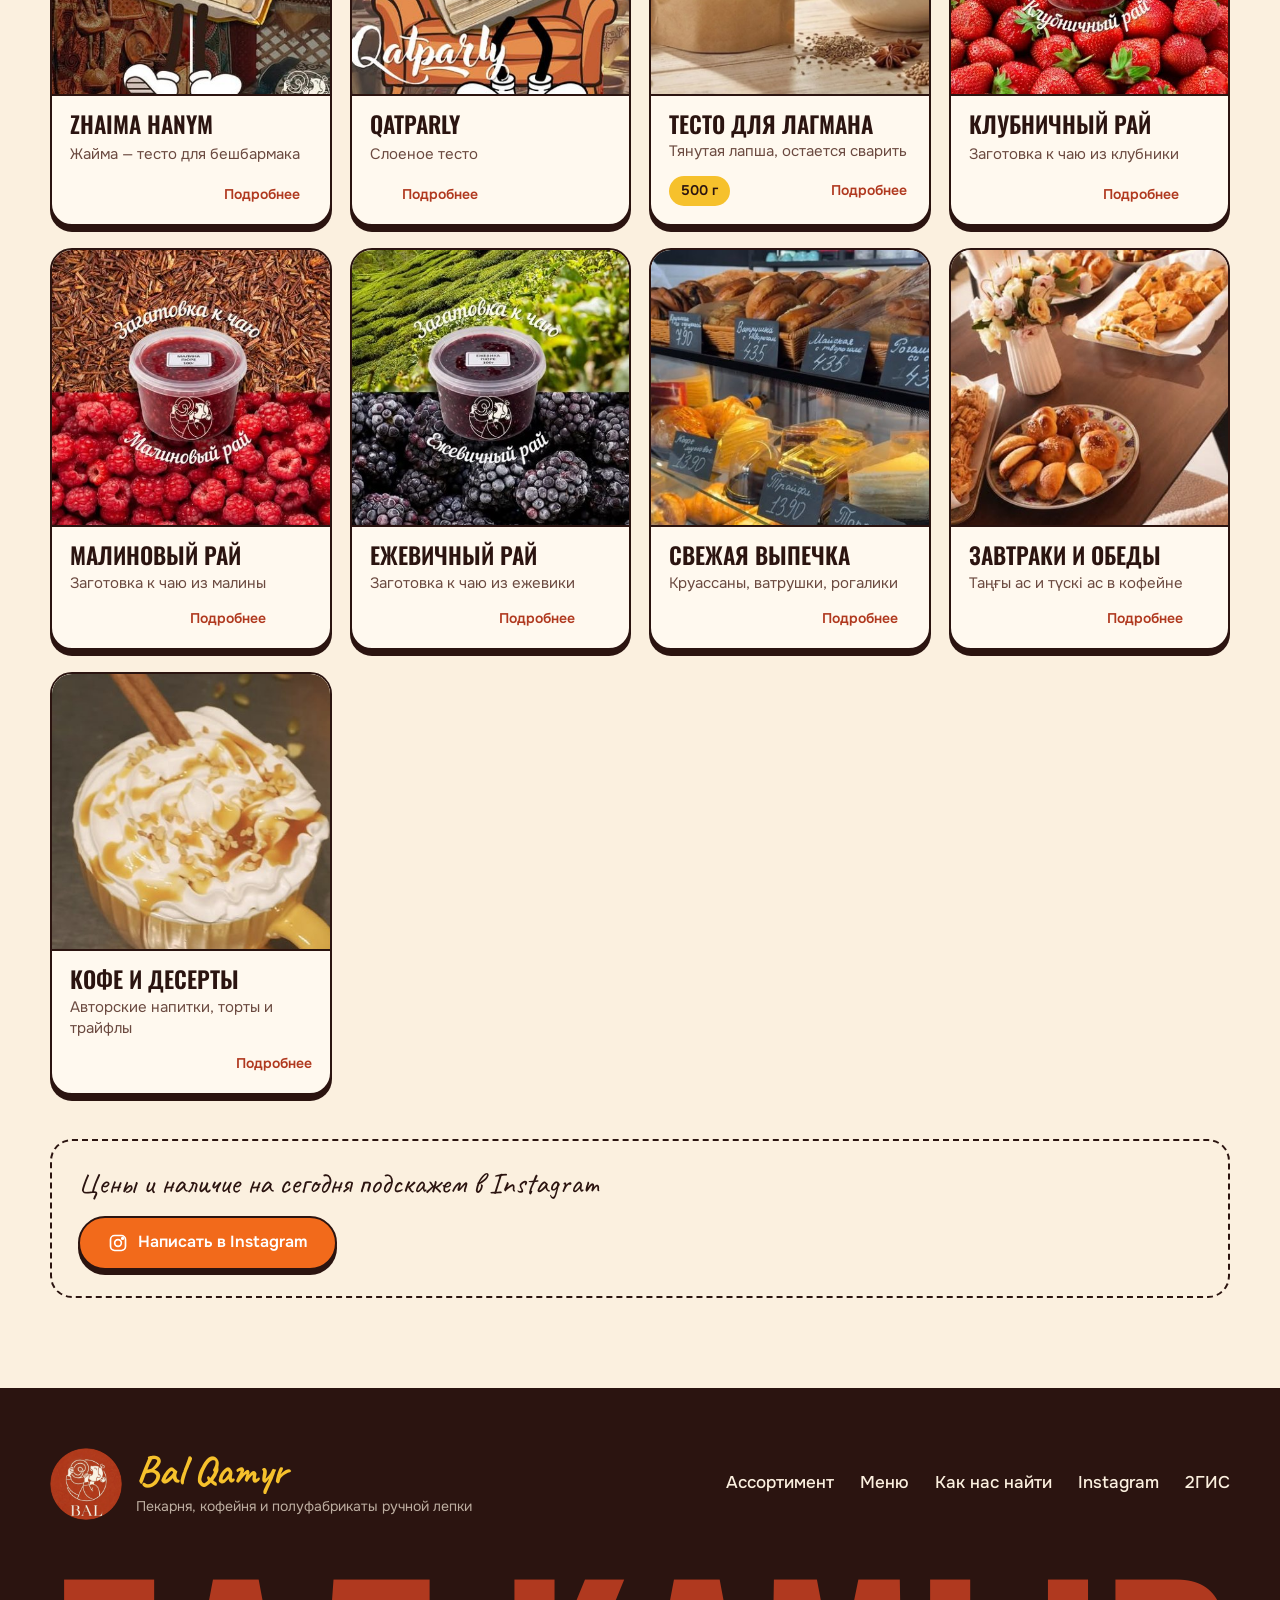
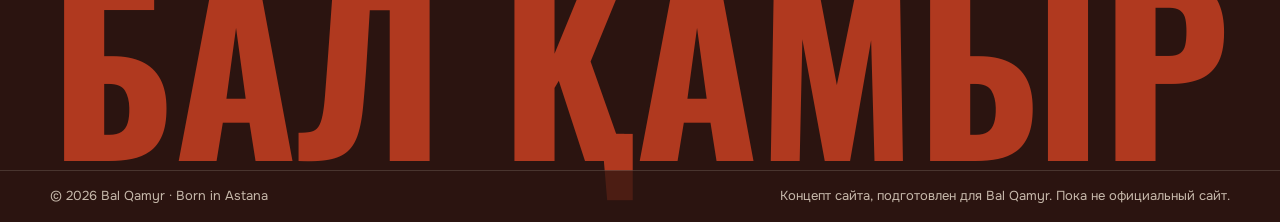
==== commit 6362fa5f: "Add cafe menu page with dishes and prices Co-Authored-By: Claude Fable 5.2 <noreply@anthropic.com> C" ====
--- a/catalog.html
+++ b/catalog.html
@@ -23,6 +23,7 @@
     <nav class="nav" aria-label="Основное меню">
       <a href="index.html" data-kk="Басты бет">Главная</a>
       <a href="catalog.html" aria-current="page" data-kk="Ассортимент">Ассортимент</a>
+      <a href="menu.html" data-kk="Мәзір">Меню</a>
       <a href="contacts.html" data-kk="Бізді табыңыз">Как нас найти</a>
     </nav>
     <div class="lang" role="group" aria-label="Язык / Тіл">
@@ -35,6 +36,7 @@
 <div class="menu" id="menu">
   <a href="index.html" data-kk="Басты бет">Главная</a>
   <a href="catalog.html" data-kk="Ассортимент">Ассортимент</a>
+  <a href="menu.html" data-kk="Мәзір">Меню</a>
   <a href="contacts.html" data-kk="Бізді табыңыз">Как нас найти</a>
   <p data-kk="Сарайшық көшесі, 9 — 22:00-ге дейін ашық">ул. Сарайшык, 9 — открыто до 22:00</p>
 </div>
@@ -67,6 +69,7 @@
     <div class="footer__brand"><img src="assets/img/logo.png" alt="" width="72" height="72" loading="lazy"><div><b>Bal Qamyr</b><span data-kk="Наубайхана, кофехана және қолдан жасалған жартылай фабрикаттар">Пекарня, кофейня и полуфабрикаты ручной лепки</span></div></div>
     <nav aria-label="Ссылки">
       <a href="catalog.html" data-kk="Ассортимент">Ассортимент</a>
+      <a href="menu.html" data-kk="Мәзір">Меню</a>
       <a href="contacts.html" data-kk="Бізді табыңыз">Как нас найти</a>
       <a href="https://www.instagram.com/_bal_coffee/" target="_blank" rel="noopener">Instagram</a>
       <a href="https://2gis.kz/astana/search/Bal%20Qamyr%20%D0%A1%D0%B0%D1%80%D0%B0%D0%B9%D1%88%D1%8B%D0%BA%209" target="_blank" rel="noopener">2ГИС</a>
--- a/css/style.css
+++ b/css/style.css
@@ -440,3 +440,29 @@
   .sheet__img { background: var(--cream); align-items: center; }
   .sheet__img img { height: auto; max-height: 80vh; object-fit: contain; }
 }
+
+/* ---------- меню кафе ---------- */
+.dishes { padding: 30px 0 90px; }
+.dishes__group + .dishes__group { margin-top: 46px; }
+.dishes__title { font-family: var(--poster); font-weight: 700; text-transform: uppercase; font-size: clamp(34px, 8vw, 56px); line-height: 1; color: var(--terracotta); padding-bottom: 12px; border-bottom: 2px solid var(--ink); }
+.dishes__list { list-style: none; margin: 18px 0 0; padding: 0; display: grid; grid-template-columns: repeat(auto-fill, minmax(min(100%, 430px), 1fr)); gap: 14px 22px; }
+.dish { display: grid; grid-template-columns: 92px 1fr auto; align-items: center; gap: 14px; padding: 12px 16px 12px 12px; background: var(--paper); border: 2px solid var(--ink); border-radius: 22px; box-shadow: 0 4px 0 var(--ink); animation: pop .5s var(--ease) both; animation-delay: var(--d, 0s); }
+.dish__img { width: 92px; height: 92px; border-radius: 50%; overflow: hidden; border: 3px solid var(--terracotta); padding: 3px; background: var(--paper); }
+.dish__img img { width: 100%; height: 100%; object-fit: cover; border-radius: 50%; }
+.dish__img--none { border-style: dashed; border-color: var(--line); }
+.dish__img--none img { opacity: .5; }
+.dish__body { display: grid; gap: 4px; min-width: 0; }
+.dish__name { font-family: var(--poster); font-weight: 600; font-size: 21px; line-height: 1.12; text-transform: uppercase; }
+.dish__desc { font-size: 14px; line-height: 1.38; color: var(--ink-soft); }
+.dish__price { font-family: var(--poster); font-weight: 600; font-size: 19px; white-space: nowrap; padding: 5px 13px; border-radius: 999px; background: var(--yolk); }
+.dishes__notes { margin-top: 44px; display: grid; gap: 12px; grid-template-columns: repeat(auto-fit, minmax(min(100%, 260px), 1fr)); }
+.dishes__notes p { padding: 18px 20px; border: 2px dashed var(--ink); border-radius: 22px; font-family: var(--script); font-size: 27px; line-height: 1.1; }
+.dishes__notes p b { display: block; font-family: var(--poster); font-size: 30px; color: var(--terracotta); }
+@media (max-width: 599px) {
+  .dish { grid-template-columns: 70px 1fr; padding: 10px 12px 12px 10px; border-radius: 18px; }
+  .dish__img { width: 70px; height: 70px; }
+  .dish__name { font-size: 18px; }
+  .dish__desc { font-size: 13px; }
+  .dish__price { grid-column: 2; justify-self: start; font-size: 17px; }
+}
+@media (prefers-reduced-motion: reduce) { .dish { animation: none; } }
